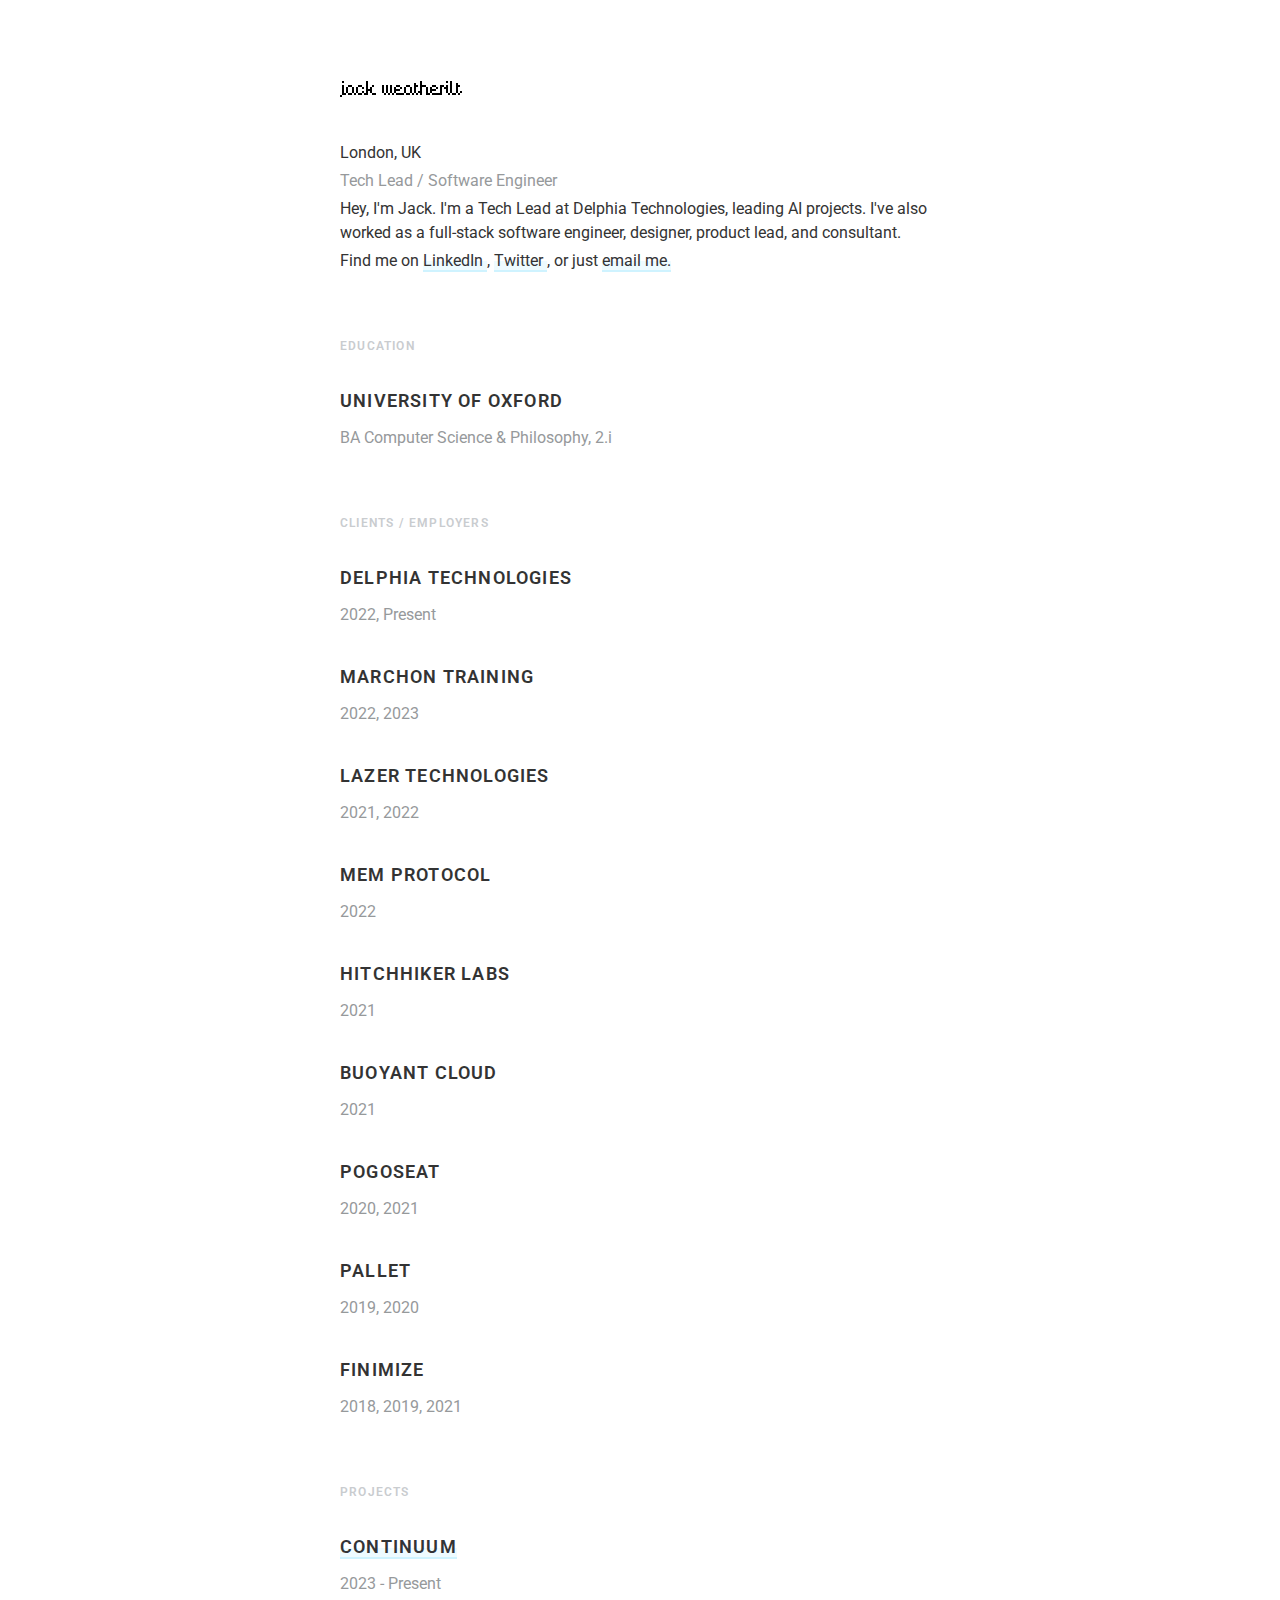
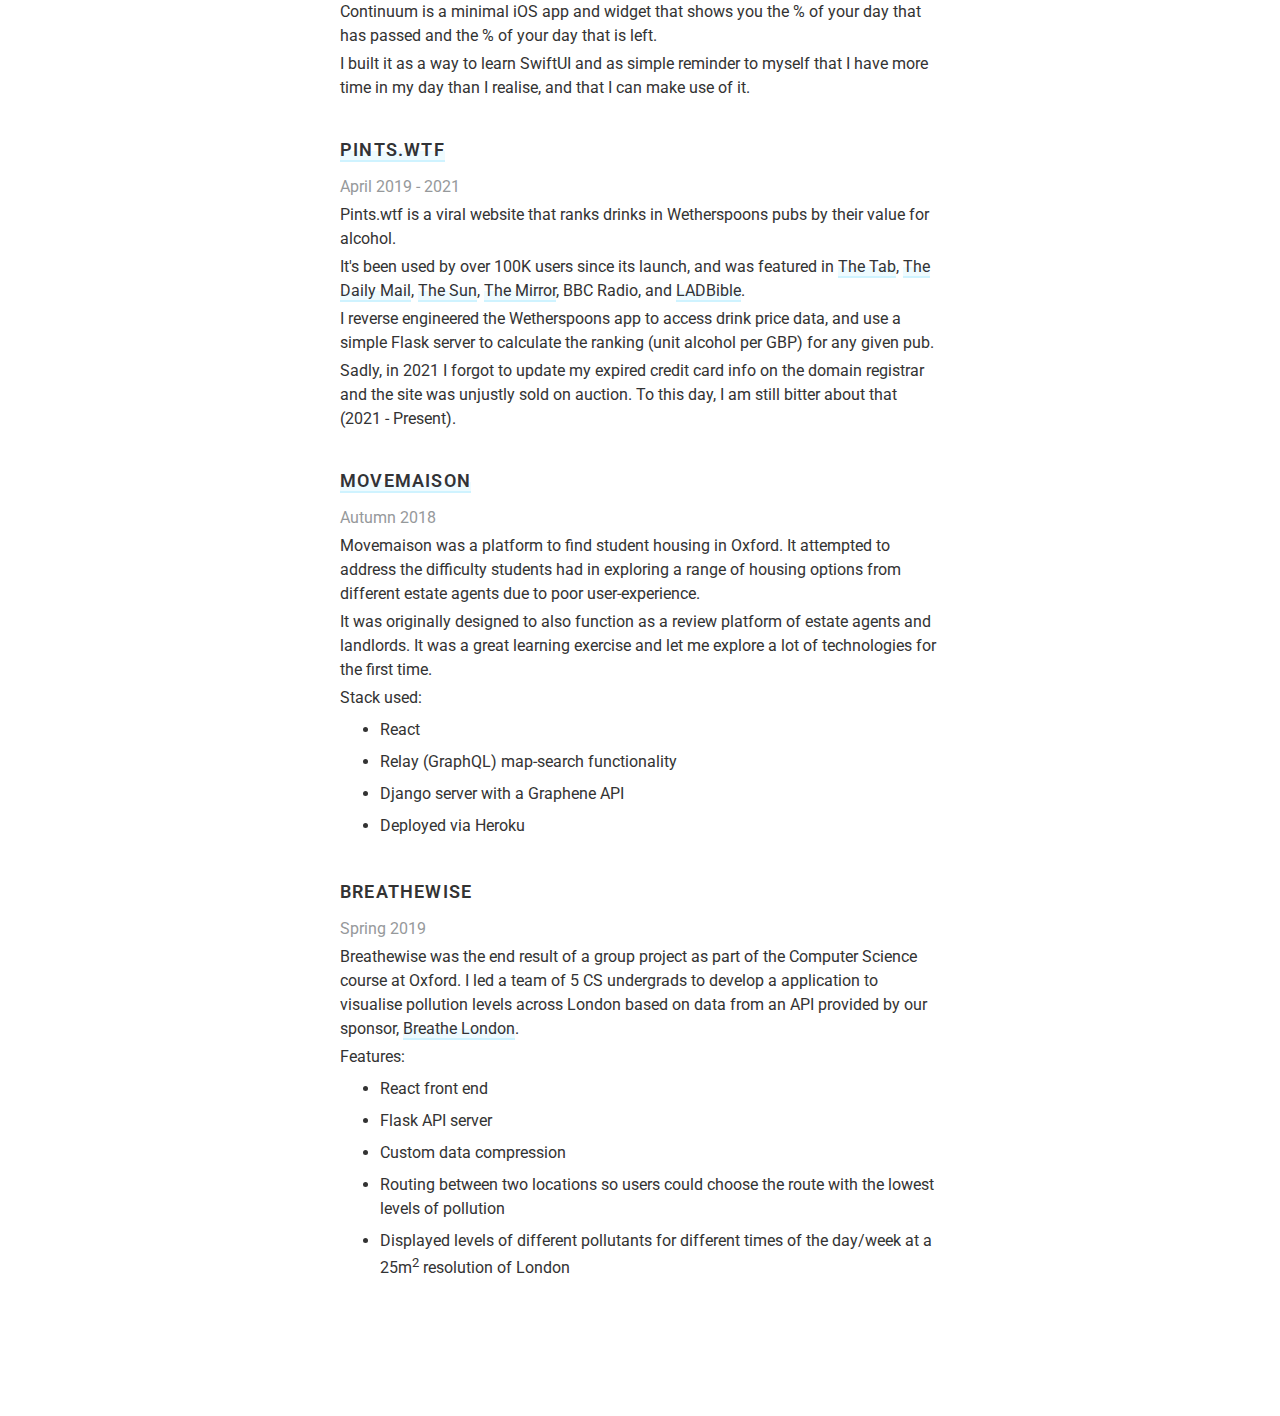
==== index.html @ f26329bd "Update job title." ====
<!DOCTYPE html>
<html>
  <meta charset="utf-8" />
  <meta http-equiv="x-ua-compatible" content="ie=edge" /><meta
    name="viewport"
    content="width=device-width, initial-scale=1, shrink-to-fit=no"
  />
  <head>
    <title>Jack Weatherilt | jackw.xyz</title>
  </head>
  <link
    href="https://fonts.googleapis.com/css?family=Roboto:400,700"
    rel="stylesheet"
  />

  <link rel="stylesheet" href="/styles.css" />

  <body>
    <div class="container">
      <h1>
        <img src="name.png" height="16px" alt="jack weatherilt" />
      </h1>
      <p>London, UK</p>
      <p class="grey">Tech Lead / Software Engineer</p>
      <p>
        Hey, I'm Jack. I'm a Tech Lead at Delphia Technologies, leading AI
        projects. I've also worked as a full-stack software engineer, designer,
        product lead, and consultant.
      </p>
      <p>
        Find me on
        <a
          target="_blank"
          rel="noopener"
          href="https://www.linkedin.com/in/jack-weatherilt/"
        >
          LinkedIn
        </a>
        ,
        <a target="_blank" rel="noopener" href="http://twitter.com/jackw_xyz">
          Twitter
        </a>
        , or just
        <a
          target="_blank"
          rel="noopener"
          href="mailto:jackweatherilt+portfolio@outlook.com"
        >
          email me.
        </a>
      </p>
      <div class="section">
        <h2>Education</h2>
        <p>
          <span class="headline">University of Oxford</span>
        </p>
        <p>
          <span class="grey"> BA Computer Science & Philosophy, 2.i </span>
        </p>
      </div>
      <div class="section">
        <h2>Clients / Employers</h2>
        <p>
          <span class="headline">Delphia Technologies</span>
        </p>
        <p>
          <span class="grey">2022, Present</span>
        </p>
        <p>
          <span class="headline">Marchon Training</span>
        </p>
        <p>
          <span class="grey">2022, 2023</span>
        </p>
        <p>
          <span class="headline">Lazer Technologies</span>
        </p>
        <p>
          <span class="grey">2021, 2022</span>
        </p>
        <p>
          <span class="headline">Mem Protocol</span>
        </p>
        <p>
          <span class="grey">2022</span>
        </p>
        <p>
          <span class="headline">Hitchhiker Labs</span>
        </p>
        <p>
          <span class="grey">2021</span>
        </p>
        <p>
          <span class="headline">Buoyant Cloud</span>
        </p>
        <p>
          <span class="grey">2021</span>
        </p>
        <p>
          <span class="headline">Pogoseat</span>
        </p>
        <p>
          <span class="grey">2020, 2021</span>
        </p>
        <p>
          <span class="headline">Pallet</span>
        </p>
        <p>
          <span class="grey">2019, 2020</span>
        </p>
        <p>
          <span class="headline">Finimize</span>
        </p>
        <p>
          <span class="grey">2018, 2019, 2021</span>
        </p>
      </div>
      <div class="section">
        <h2>Projects</h2>
        <p>
          <span class="headline">
            <a
              target="_blank"
              rel="noopener"
              href="https://github.com/jckw/Continuum"
            >
              Continuum
            </a>
          </span>
        </p>
        <p>
          <span class="grey">2023 - Present</span>
        </p>
        <p>
          Continuum is a minimal iOS app and widget that shows you the % of your
          day that has passed and the % of your day that is left.
        </p>
        <p>
          I built it as a way to learn SwiftUI and as simple reminder to myself
          that I have more time in my day than I realise, and that I can make
          use of it.
        </p>
        <p>
          <span class="headline">
            <a target="_blank" rel="noopener" href="https://www.pints.wtf/">
              pints.wtf
            </a>
          </span>
        </p>
        <p>
          <span class="grey">April 2019 - 2021</span>
        </p>
        <p>
          Pints.wtf is a viral website that ranks drinks in Wetherspoons pubs by
          their value for alcohol.
        </p>
        <p>
          It's been used by over 100K users since its launch, and was featured
          in
          <a
            href="https://thetab.com/uk/2019/05/24/i-made-it-my-mission-to-rank-every-spoons-drink-by-value-for-alcohol-102051"
            rel="noopener"
            href="https://movemaison.com/"
            >The Tab</a
          >,
          <a
            href="https://www.dailymail.co.uk/news/article-7082519/Oxford-student-hailed-making-app-ranks-Wetherspoons-drinks.html"
            rel="noopener"
            href="https://movemaison.com/"
            >The Daily Mail</a
          >, <a href="">The Sun</a>,
          <a
            href="https://www.mirror.co.uk/news/uk-news/thrifty-student-ranks-370-wetherspoons-16219486"
            rel="noopener"
            href="https://movemaison.com/"
            >The Mirror</a
          >, BBC Radio, and
          <a
            href="https://www.ladbible.com/news/uk-this-website-shows-you-the-cheapest-way-to-get-drunk-at-weatherpoon-20190526"
            rel="noopener"
            href="https://movemaison.com/"
            >LADBible</a
          >.
        </p>
        <p>
          I reverse engineered the Wetherspoons app to access drink price data,
          and use a simple Flask server to calculate the ranking (unit alcohol
          per GBP) for any given pub.
        </p>
        <p>
          Sadly, in 2021 I forgot to update my expired credit card info on the
          domain registrar and the site was unjustly sold on auction. To this
          day, I am still bitter about that (2021 - Present).
        </p>
        <p>
          <span class="headline">
            <a target="_blank" rel="noopener" href="https://movemaison.com/">
              Movemaison
            </a>
          </span>
        </p>
        <p>
          <span class="grey">Autumn 2018</span>
        </p>
        <p>
          Movemaison was a platform to find student housing in Oxford. It
          attempted to address the difficulty students had in exploring a range
          of housing options from different estate agents due to poor
          user-experience.
        </p>
        <p>
          It was originally designed to also function as a review platform of
          estate agents and landlords. It was a great learning exercise and let
          me explore a lot of technologies for the first time.
        </p>
        <p>Stack used:</p>
        <ul>
          <li>React</li>
          <li>Relay (GraphQL) map-search functionality</li>
          <li>Django server with a Graphene API</li>
          <li>Deployed via Heroku</li>
        </ul>
        <p>
          <span class="headline">Breathewise</span>
        </p>
        <p>
          <span class="grey">Spring 2019</span>
        </p>
        <p>
          Breathewise was the end result of a group project as part of the
          Computer Science course at Oxford. I led a team of 5 CS undergrads to
          develop a application to visualise pollution levels across London
          based on data from an API provided by our sponsor,
          <a target="_blank" rel="noopener" href="https://movemaison.com/"
            >Breathe London</a
          >.
        </p>
        <p>Features:</p>
        <ul>
          <li>React front end</li>
          <li>Flask API server</li>
          <li>Custom data compression</li>
          <li>
            Routing between two locations so users could choose the route with
            the lowest levels of pollution
          </li>
          <li>
            Displayed levels of different pollutants for different times of the
            day/week at a 25m<sup>2</sup>
            resolution of London
          </li>
        </ul>
      </div>
    </div>
  </body>
</html>
---- styles.css ----
html,
body,
div,
span,
applet,
object,
iframe,
h1,
h2,
h3,
h4,
h5,
h6,
p,
blockquote,
pre,
a,
abbr,
acronym,
address,
big,
cite,
code,
del,
dfn,
em,
img,
ins,
kbd,
q,
s,
samp,
small,
strike,
strong,
sub,
tt,
var,
b,
u,
i,
center,
dl,
dt,
dd,
ol,
ul,
li,
fieldset,
form,
label,
legend,
table,
caption,
tbody,
tfoot,
thead,
tr,
th,
td,
article,
aside,
canvas,
details,
embed,
figure,
figcaption,
footer,
header,
hgroup,
menu,
nav,
output,
ruby,
section,
summary,
time,
mark,
audio,
video {
  margin: 0;
  padding: 0;
  border: 0;
  font-size: 100%;
  font: inherit;
  vertical-align: baseline;
}
img {
  image-rendering: pixelated;
}
/* HTML5 display-role reset for older browsers */
article,
aside,
details,
figcaption,
figure,
footer,
header,
hgroup,
menu,
nav,
section {
  display: block;
}
body {
  line-height: 1.5;
}
ol,
ul {
  list-style: none;
}
blockquote,
q {
  quotes: none;
}
blockquote:before,
blockquote:after,
q:before,
q:after {
  content: "";
  content: none;
}
table {
  border-collapse: collapse;
  border-spacing: 0;
}
html,
button,
input,
textarea {
  -webkit-font-smoothing: antialiased;
  -moz-osx-font-smoothing: grayscale;
  font-family: -apple-system, BlinkMacSystemFont, "Segoe UI", Ubuntu, Cantarell,
    Roboto, Helvetica, Arial, Noto Sans, sans-serif, "Apple Color Emoji",
    "Segoe UI Emoji", "Segoe UI Symbol", "Noto Color Emoji";
}

b {
  font-weight: 700;
}

/** Custom styles **/

.container {
  margin: 0 auto;
  padding: 4rem 2rem 8rem 2rem;
  max-width: 600px;
  color: #333333;
}

h1 {
  font-size: 30px;
  font-weight: 600;
  margin-bottom: 2rem;
  letter-spacing: -0.5px;
}

h2 {
  margin-top: 4rem;
  font-size: 12px;
  font-weight: 600;
  color: #c9cccf;
  text-transform: uppercase;
  letter-spacing: 1.2px;
}

p {
  margin-bottom: 0.25rem;
}

a {
  transition: box-shadow 160ms ease 0s;
  box-shadow: rgb(238, 251, 255) 0px -9px 0px inset;
  border-bottom: 2px solid rgb(207, 243, 255);
  text-decoration: none;
  color: #323336;
}
a:hover {
  box-shadow: rgb(207, 243, 255) 0px -1.2em 0px inset;
}

.section ul {
  margin-top: 0.5rem;
  margin-left: 2.5rem;
  list-style: disc;
}

.section li {
  margin-bottom: 0.5rem;
}

.grey {
  color: #96999b;
}

.headline {
  display: block;
  text-transform: uppercase;
  font-weight: 600;
  font-size: 18px;
  letter-spacing: 1.2px;
  padding-top: 2rem;
  padding-bottom: 0.5rem;
}

.skills ul {
  display: flex;
  flex-wrap: wrap;
  margin-top: 2rem;
}

.skills li {
  margin-bottom: 1rem;
  margin-right: 0.5rem;
  padding: 0.25rem 1rem;
  background-color: #f1f5f7;
  white-space: nowrap;
}
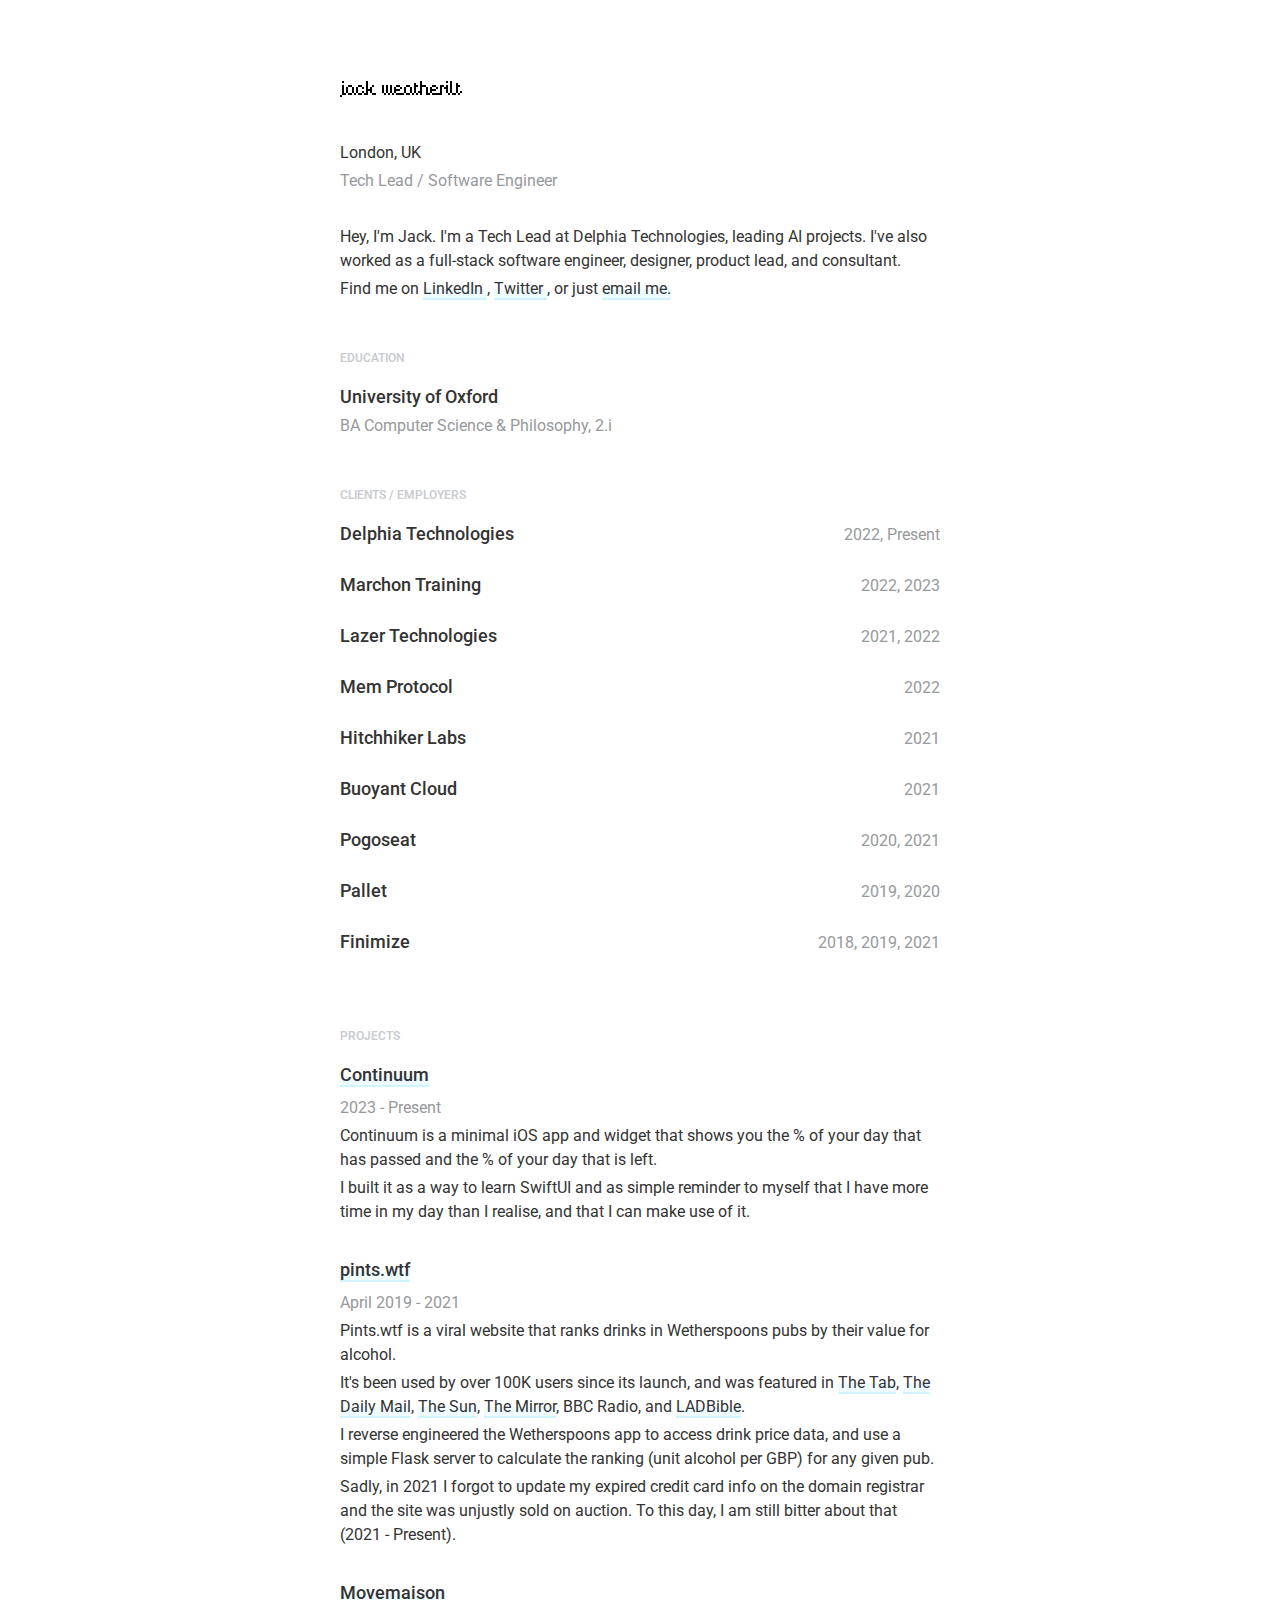
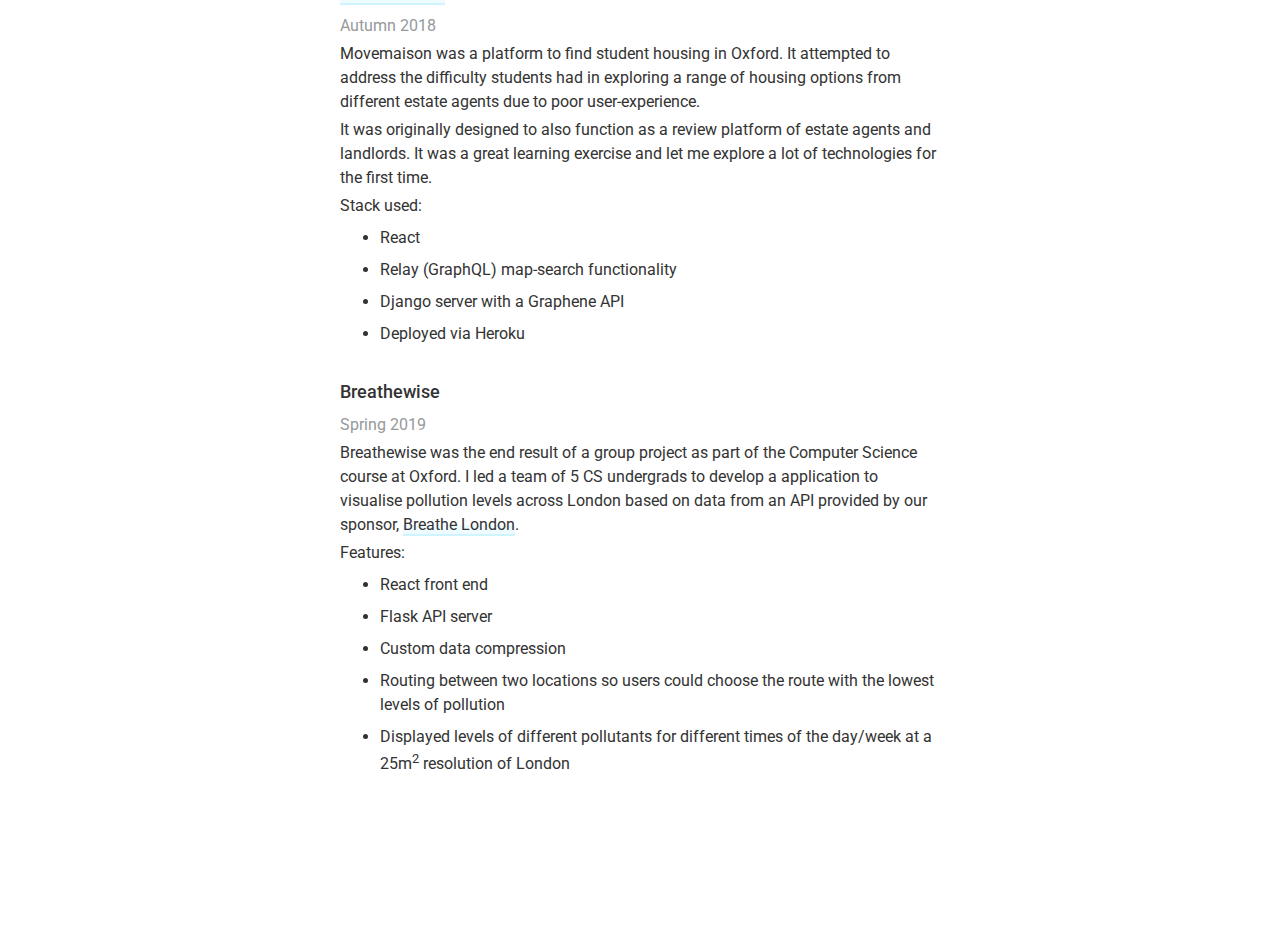
==== commit ee3c38ec: "Update to simpler style." ====
--- a/index.html
+++ b/index.html
@@ -22,33 +22,35 @@
       </h1>
       <p>London, UK</p>
       <p class="grey">Tech Lead / Software Engineer</p>
-      <p>
-        Hey, I'm Jack. I'm a Tech Lead at Delphia Technologies, leading AI
-        projects. I've also worked as a full-stack software engineer, designer,
-        product lead, and consultant.
-      </p>
-      <p>
-        Find me on
-        <a
-          target="_blank"
-          rel="noopener"
-          href="https://www.linkedin.com/in/jack-weatherilt/"
-        >
-          LinkedIn
-        </a>
-        ,
-        <a target="_blank" rel="noopener" href="http://twitter.com/jackw_xyz">
-          Twitter
-        </a>
-        , or just
-        <a
-          target="_blank"
-          rel="noopener"
-          href="mailto:jackweatherilt+portfolio@outlook.com"
-        >
-          email me.
-        </a>
-      </p>
+      <div class="message">
+        <p>
+          Hey, I'm Jack. I'm a Tech Lead at Delphia Technologies, leading AI
+          projects. I've also worked as a full-stack software engineer,
+          designer, product lead, and consultant.
+        </p>
+        <p>
+          Find me on
+          <a
+            target="_blank"
+            rel="noopener"
+            href="https://www.linkedin.com/in/jack-weatherilt/"
+          >
+            LinkedIn
+          </a>
+          ,
+          <a target="_blank" rel="noopener" href="http://twitter.com/jackw_xyz">
+            Twitter
+          </a>
+          , or just
+          <a
+            target="_blank"
+            rel="noopener"
+            href="mailto:jackweatherilt+portfolio@outlook.com"
+          >
+            email me.
+          </a>
+        </p>
+      </div>
       <div class="section">
         <h2>Education</h2>
         <p>
@@ -60,196 +62,186 @@
       </div>
       <div class="section">
         <h2>Clients / Employers</h2>
-        <p>
+        <div class="experience">
           <span class="headline">Delphia Technologies</span>
-        </p>
-        <p>
           <span class="grey">2022, Present</span>
-        </p>
-        <p>
+        </div>
+        <div class="experience">
           <span class="headline">Marchon Training</span>
-        </p>
-        <p>
           <span class="grey">2022, 2023</span>
-        </p>
-        <p>
+        </div>
+        <div class="experience">
           <span class="headline">Lazer Technologies</span>
-        </p>
-        <p>
           <span class="grey">2021, 2022</span>
-        </p>
-        <p>
+        </div>
+        <div class="experience">
           <span class="headline">Mem Protocol</span>
-        </p>
-        <p>
           <span class="grey">2022</span>
-        </p>
-        <p>
+        </div>
+        <div class="experience">
           <span class="headline">Hitchhiker Labs</span>
-        </p>
-        <p>
           <span class="grey">2021</span>
-        </p>
-        <p>
+        </div>
+        <div class="experience">
           <span class="headline">Buoyant Cloud</span>
-        </p>
-        <p>
           <span class="grey">2021</span>
-        </p>
-        <p>
+        </div>
+        <div class="experience">
           <span class="headline">Pogoseat</span>
-        </p>
-        <p>
           <span class="grey">2020, 2021</span>
-        </p>
-        <p>
+        </div>
+        <div class="experience">
           <span class="headline">Pallet</span>
-        </p>
-        <p>
           <span class="grey">2019, 2020</span>
-        </p>
-        <p>
+        </div>
+        <div class="experience">
           <span class="headline">Finimize</span>
-        </p>
-        <p>
           <span class="grey">2018, 2019, 2021</span>
-        </p>
+        </div>
       </div>
       <div class="section">
         <h2>Projects</h2>
-        <p>
-          <span class="headline">
-            <a
-              target="_blank"
-              rel="noopener"
-              href="https://github.com/jckw/Continuum"
-            >
-              Continuum
-            </a>
-          </span>
-        </p>
-        <p>
-          <span class="grey">2023 - Present</span>
-        </p>
-        <p>
-          Continuum is a minimal iOS app and widget that shows you the % of your
-          day that has passed and the % of your day that is left.
-        </p>
-        <p>
-          I built it as a way to learn SwiftUI and as simple reminder to myself
-          that I have more time in my day than I realise, and that I can make
-          use of it.
-        </p>
-        <p>
-          <span class="headline">
-            <a target="_blank" rel="noopener" href="https://www.pints.wtf/">
-              pints.wtf
-            </a>
-          </span>
-        </p>
-        <p>
-          <span class="grey">April 2019 - 2021</span>
-        </p>
-        <p>
-          Pints.wtf is a viral website that ranks drinks in Wetherspoons pubs by
-          their value for alcohol.
-        </p>
-        <p>
-          It's been used by over 100K users since its launch, and was featured
-          in
-          <a
-            href="https://thetab.com/uk/2019/05/24/i-made-it-my-mission-to-rank-every-spoons-drink-by-value-for-alcohol-102051"
-            rel="noopener"
-            href="https://movemaison.com/"
-            >The Tab</a
-          >,
-          <a
-            href="https://www.dailymail.co.uk/news/article-7082519/Oxford-student-hailed-making-app-ranks-Wetherspoons-drinks.html"
-            rel="noopener"
-            href="https://movemaison.com/"
-            >The Daily Mail</a
-          >, <a href="">The Sun</a>,
-          <a
-            href="https://www.mirror.co.uk/news/uk-news/thrifty-student-ranks-370-wetherspoons-16219486"
-            rel="noopener"
-            href="https://movemaison.com/"
-            >The Mirror</a
-          >, BBC Radio, and
-          <a
-            href="https://www.ladbible.com/news/uk-this-website-shows-you-the-cheapest-way-to-get-drunk-at-weatherpoon-20190526"
-            rel="noopener"
-            href="https://movemaison.com/"
-            >LADBible</a
-          >.
-        </p>
-        <p>
-          I reverse engineered the Wetherspoons app to access drink price data,
-          and use a simple Flask server to calculate the ranking (unit alcohol
-          per GBP) for any given pub.
-        </p>
-        <p>
-          Sadly, in 2021 I forgot to update my expired credit card info on the
-          domain registrar and the site was unjustly sold on auction. To this
-          day, I am still bitter about that (2021 - Present).
-        </p>
-        <p>
-          <span class="headline">
-            <a target="_blank" rel="noopener" href="https://movemaison.com/">
-              Movemaison
-            </a>
-          </span>
-        </p>
-        <p>
-          <span class="grey">Autumn 2018</span>
-        </p>
-        <p>
-          Movemaison was a platform to find student housing in Oxford. It
-          attempted to address the difficulty students had in exploring a range
-          of housing options from different estate agents due to poor
-          user-experience.
-        </p>
-        <p>
-          It was originally designed to also function as a review platform of
-          estate agents and landlords. It was a great learning exercise and let
-          me explore a lot of technologies for the first time.
-        </p>
-        <p>Stack used:</p>
-        <ul>
-          <li>React</li>
-          <li>Relay (GraphQL) map-search functionality</li>
-          <li>Django server with a Graphene API</li>
-          <li>Deployed via Heroku</li>
-        </ul>
-        <p>
-          <span class="headline">Breathewise</span>
-        </p>
-        <p>
-          <span class="grey">Spring 2019</span>
-        </p>
-        <p>
-          Breathewise was the end result of a group project as part of the
-          Computer Science course at Oxford. I led a team of 5 CS undergrads to
-          develop a application to visualise pollution levels across London
-          based on data from an API provided by our sponsor,
-          <a target="_blank" rel="noopener" href="https://movemaison.com/"
-            >Breathe London</a
-          >.
-        </p>
-        <p>Features:</p>
-        <ul>
-          <li>React front end</li>
-          <li>Flask API server</li>
-          <li>Custom data compression</li>
-          <li>
-            Routing between two locations so users could choose the route with
-            the lowest levels of pollution
-          </li>
-          <li>
-            Displayed levels of different pollutants for different times of the
-            day/week at a 25m<sup>2</sup>
-            resolution of London
-          </li>
-        </ul>
+        <div class="project">
+          <p>
+            <span class="headline">
+              <a
+                target="_blank"
+                rel="noopener"
+                href="https://github.com/jckw/Continuum"
+              >
+                Continuum
+              </a>
+            </span>
+          </p>
+          <p>
+            <span class="grey">2023 - Present</span>
+          </p>
+          <p>
+            Continuum is a minimal iOS app and widget that shows you the % of
+            your day that has passed and the % of your day that is left.
+          </p>
+          <p>
+            I built it as a way to learn SwiftUI and as simple reminder to
+            myself that I have more time in my day than I realise, and that I
+            can make use of it.
+          </p>
+        </div>
+        <div class="project">
+          <p>
+            <span class="headline">
+              <a target="_blank" rel="noopener" href="https://www.pints.wtf/">
+                pints.wtf
+              </a>
+            </span>
+          </p>
+          <p>
+            <span class="grey">April 2019 - 2021</span>
+          </p>
+          <p>
+            Pints.wtf is a viral website that ranks drinks in Wetherspoons pubs
+            by their value for alcohol.
+          </p>
+          <p>
+            It's been used by over 100K users since its launch, and was featured
+            in
+            <a
+              href="https://thetab.com/uk/2019/05/24/i-made-it-my-mission-to-rank-every-spoons-drink-by-value-for-alcohol-102051"
+              rel="noopener"
+              href="https://movemaison.com/"
+              >The Tab</a
+            >,
+            <a
+              href="https://www.dailymail.co.uk/news/article-7082519/Oxford-student-hailed-making-app-ranks-Wetherspoons-drinks.html"
+              rel="noopener"
+              href="https://movemaison.com/"
+              >The Daily Mail</a
+            >, <a href="">The Sun</a>,
+            <a
+              href="https://www.mirror.co.uk/news/uk-news/thrifty-student-ranks-370-wetherspoons-16219486"
+              rel="noopener"
+              href="https://movemaison.com/"
+              >The Mirror</a
+            >, BBC Radio, and
+            <a
+              href="https://www.ladbible.com/news/uk-this-website-shows-you-the-cheapest-way-to-get-drunk-at-weatherpoon-20190526"
+              rel="noopener"
+              href="https://movemaison.com/"
+              >LADBible</a
+            >.
+          </p>
+          <p>
+            I reverse engineered the Wetherspoons app to access drink price
+            data, and use a simple Flask server to calculate the ranking (unit
+            alcohol per GBP) for any given pub.
+          </p>
+          <p>
+            Sadly, in 2021 I forgot to update my expired credit card info on the
+            domain registrar and the site was unjustly sold on auction. To this
+            day, I am still bitter about that (2021 - Present).
+          </p>
+        </div>
+        <div class="project">
+          <p>
+            <span class="headline">
+              <a target="_blank" rel="noopener" href="https://movemaison.com/">
+                Movemaison
+              </a>
+            </span>
+          </p>
+          <p>
+            <span class="grey">Autumn 2018</span>
+          </p>
+          <p>
+            Movemaison was a platform to find student housing in Oxford. It
+            attempted to address the difficulty students had in exploring a
+            range of housing options from different estate agents due to poor
+            user-experience.
+          </p>
+          <p>
+            It was originally designed to also function as a review platform of
+            estate agents and landlords. It was a great learning exercise and
+            let me explore a lot of technologies for the first time.
+          </p>
+          <p>Stack used:</p>
+          <ul>
+            <li>React</li>
+            <li>Relay (GraphQL) map-search functionality</li>
+            <li>Django server with a Graphene API</li>
+            <li>Deployed via Heroku</li>
+          </ul>
+        </div>
+        <div class="project">
+          <p>
+            <span class="headline">Breathewise</span>
+          </p>
+          <p>
+            <span class="grey">Spring 2019</span>
+          </p>
+          <p>
+            Breathewise was the end result of a group project as part of the
+            Computer Science course at Oxford. I led a team of 5 CS undergrads
+            to develop a application to visualise pollution levels across London
+            based on data from an API provided by our sponsor,
+            <a target="_blank" rel="noopener" href="https://movemaison.com/"
+              >Breathe London</a
+            >.
+          </p>
+          <p>Features:</p>
+          <ul>
+            <li>React front end</li>
+            <li>Flask API server</li>
+            <li>Custom data compression</li>
+            <li>
+              Routing between two locations so users could choose the route with
+              the lowest levels of pollution
+            </li>
+            <li>
+              Displayed levels of different pollutants for different times of
+              the day/week at a 25m<sup>2</sup>
+              resolution of London
+            </li>
+          </ul>
+        </div>
       </div>
     </div>
   </body>
--- a/styles.css
+++ b/styles.css
@@ -152,16 +152,15 @@
   font-size: 30px;
   font-weight: 600;
   margin-bottom: 2rem;
-  letter-spacing: -0.5px;
 }
 
 h2 {
-  margin-top: 4rem;
+  margin-top: 3rem;
+  margin-bottom: 1rem;
   font-size: 12px;
   font-weight: 600;
   color: #c9cccf;
   text-transform: uppercase;
-  letter-spacing: 1.2px;
 }
 
 p {
@@ -193,14 +192,22 @@
   color: #96999b;
 }
 
+.experience {
+  display: flex;
+  justify-content: space-between;
+  align-items: baseline;
+  gap: 1rem;
+  padding-bottom: 1.5rem;
+}
+
 .headline {
   display: block;
-  text-transform: uppercase;
-  font-weight: 600;
+  font-weight: 500;
   font-size: 18px;
-  letter-spacing: 1.2px;
-  padding-top: 2rem;
-  padding-bottom: 0.5rem;
+}
+
+.experience span:nth-child(2) {
+  text-align: right;
 }
 
 .skills ul {
@@ -216,3 +223,15 @@
   background-color: #f1f5f7;
   white-space: nowrap;
 }
+
+.project {
+  margin: 0 0 2rem;
+}
+
+.project .headline {
+  margin-bottom: 0.5rem;
+}
+
+.message {
+  margin: 2rem 0;
+}
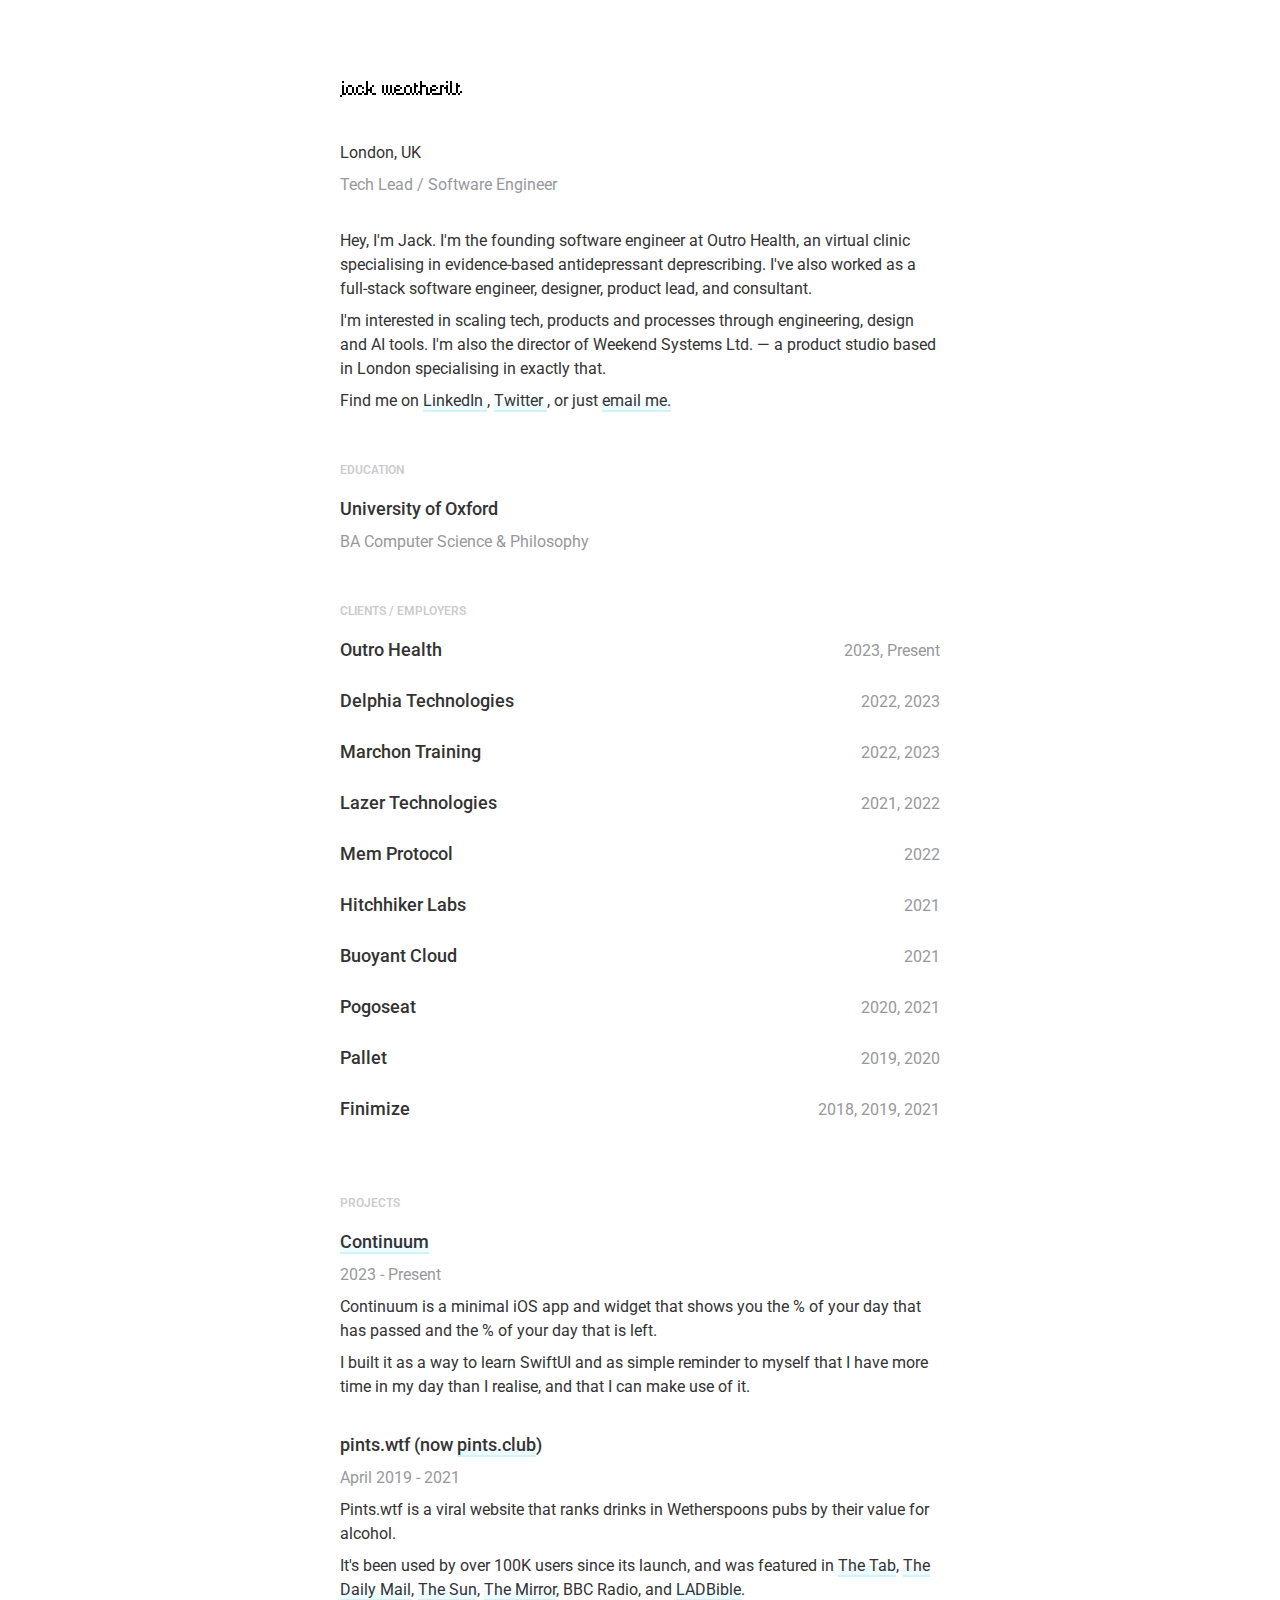
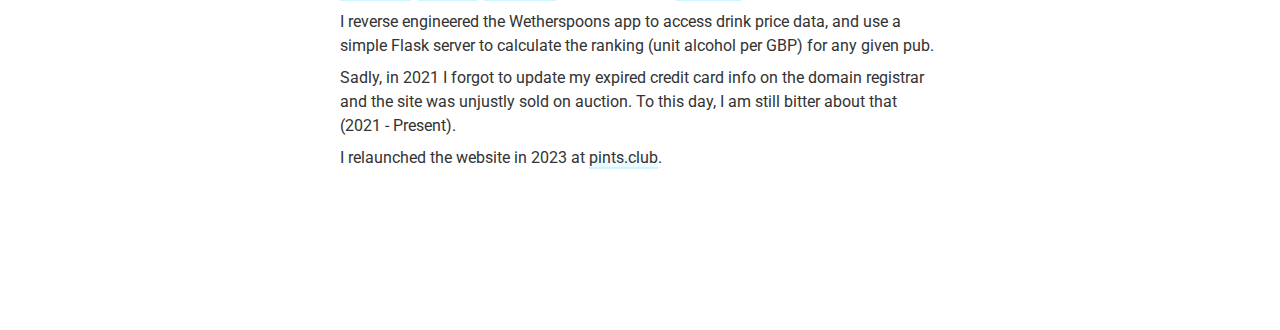
==== commit 6b4cc9b1: "Simplify and update content." ====
--- a/index.html
+++ b/index.html
@@ -24,9 +24,16 @@
       <p class="grey">Tech Lead / Software Engineer</p>
       <div class="message">
         <p>
-          Hey, I'm Jack. I'm a Tech Lead at Delphia Technologies, leading AI
-          projects. I've also worked as a full-stack software engineer,
+          Hey, I'm Jack. I'm the founding software engineer at Outro Health, an
+          virtual clinic specialising in evidence-based antidepressant
+          deprescribing. I've also worked as a full-stack software engineer,
           designer, product lead, and consultant.
+        </p>
+        <p>
+          I'm interested in scaling tech, products and processes through
+          engineering, design and AI tools. I'm also the director of Weekend
+          Systems Ltd. — a product studio based in London specialising in
+          exactly that.
         </p>
         <p>
           Find me on
@@ -57,14 +64,18 @@
           <span class="headline">University of Oxford</span>
         </p>
         <p>
-          <span class="grey"> BA Computer Science & Philosophy, 2.i </span>
+          <span class="grey"> BA Computer Science & Philosophy</span>
         </p>
       </div>
       <div class="section">
         <h2>Clients / Employers</h2>
         <div class="experience">
+          <span class="headline">Outro Health</span>
+          <span class="grey">2023, Present</span>
+        </div>
+        <div class="experience">
           <span class="headline">Delphia Technologies</span>
-          <span class="grey">2022, Present</span>
+          <span class="grey">2022, 2023</span>
         </div>
         <div class="experience">
           <span class="headline">Marchon Training</span>
@@ -129,9 +140,10 @@
         <div class="project">
           <p>
             <span class="headline">
-              <a target="_blank" rel="noopener" href="https://www.pints.wtf/">
-                pints.wtf
-              </a>
+              pints.wtf (now
+              <a target="_blank" rel="noopener" href="https://www.pints.club/">
+                pints.club</a
+              >)
             </span>
           </p>
           <p>
@@ -179,68 +191,12 @@
             domain registrar and the site was unjustly sold on auction. To this
             day, I am still bitter about that (2021 - Present).
           </p>
-        </div>
-        <div class="project">
-          <p>
-            <span class="headline">
-              <a target="_blank" rel="noopener" href="https://movemaison.com/">
-                Movemaison
-              </a>
-            </span>
-          </p>
-          <p>
-            <span class="grey">Autumn 2018</span>
-          </p>
-          <p>
-            Movemaison was a platform to find student housing in Oxford. It
-            attempted to address the difficulty students had in exploring a
-            range of housing options from different estate agents due to poor
-            user-experience.
-          </p>
-          <p>
-            It was originally designed to also function as a review platform of
-            estate agents and landlords. It was a great learning exercise and
-            let me explore a lot of technologies for the first time.
-          </p>
-          <p>Stack used:</p>
-          <ul>
-            <li>React</li>
-            <li>Relay (GraphQL) map-search functionality</li>
-            <li>Django server with a Graphene API</li>
-            <li>Deployed via Heroku</li>
-          </ul>
-        </div>
-        <div class="project">
-          <p>
-            <span class="headline">Breathewise</span>
-          </p>
-          <p>
-            <span class="grey">Spring 2019</span>
-          </p>
-          <p>
-            Breathewise was the end result of a group project as part of the
-            Computer Science course at Oxford. I led a team of 5 CS undergrads
-            to develop a application to visualise pollution levels across London
-            based on data from an API provided by our sponsor,
-            <a target="_blank" rel="noopener" href="https://movemaison.com/"
-              >Breathe London</a
+          <p>
+            I relaunched the website in 2023 at
+            <a target="_blank" rel="noopener" href="https://www.pints.club/">
+              pints.club</a
             >.
           </p>
-          <p>Features:</p>
-          <ul>
-            <li>React front end</li>
-            <li>Flask API server</li>
-            <li>Custom data compression</li>
-            <li>
-              Routing between two locations so users could choose the route with
-              the lowest levels of pollution
-            </li>
-            <li>
-              Displayed levels of different pollutants for different times of
-              the day/week at a 25m<sup>2</sup>
-              resolution of London
-            </li>
-          </ul>
         </div>
       </div>
     </div>
--- a/styles.css
+++ b/styles.css
@@ -163,10 +163,6 @@
   text-transform: uppercase;
 }
 
-p {
-  margin-bottom: 0.25rem;
-}
-
 a {
   transition: box-shadow 160ms ease 0s;
   box-shadow: rgb(238, 251, 255) 0px -9px 0px inset;
@@ -235,3 +231,7 @@
 .message {
   margin: 2rem 0;
 }
+
+p {
+  margin-bottom: 0.5rem;
+}
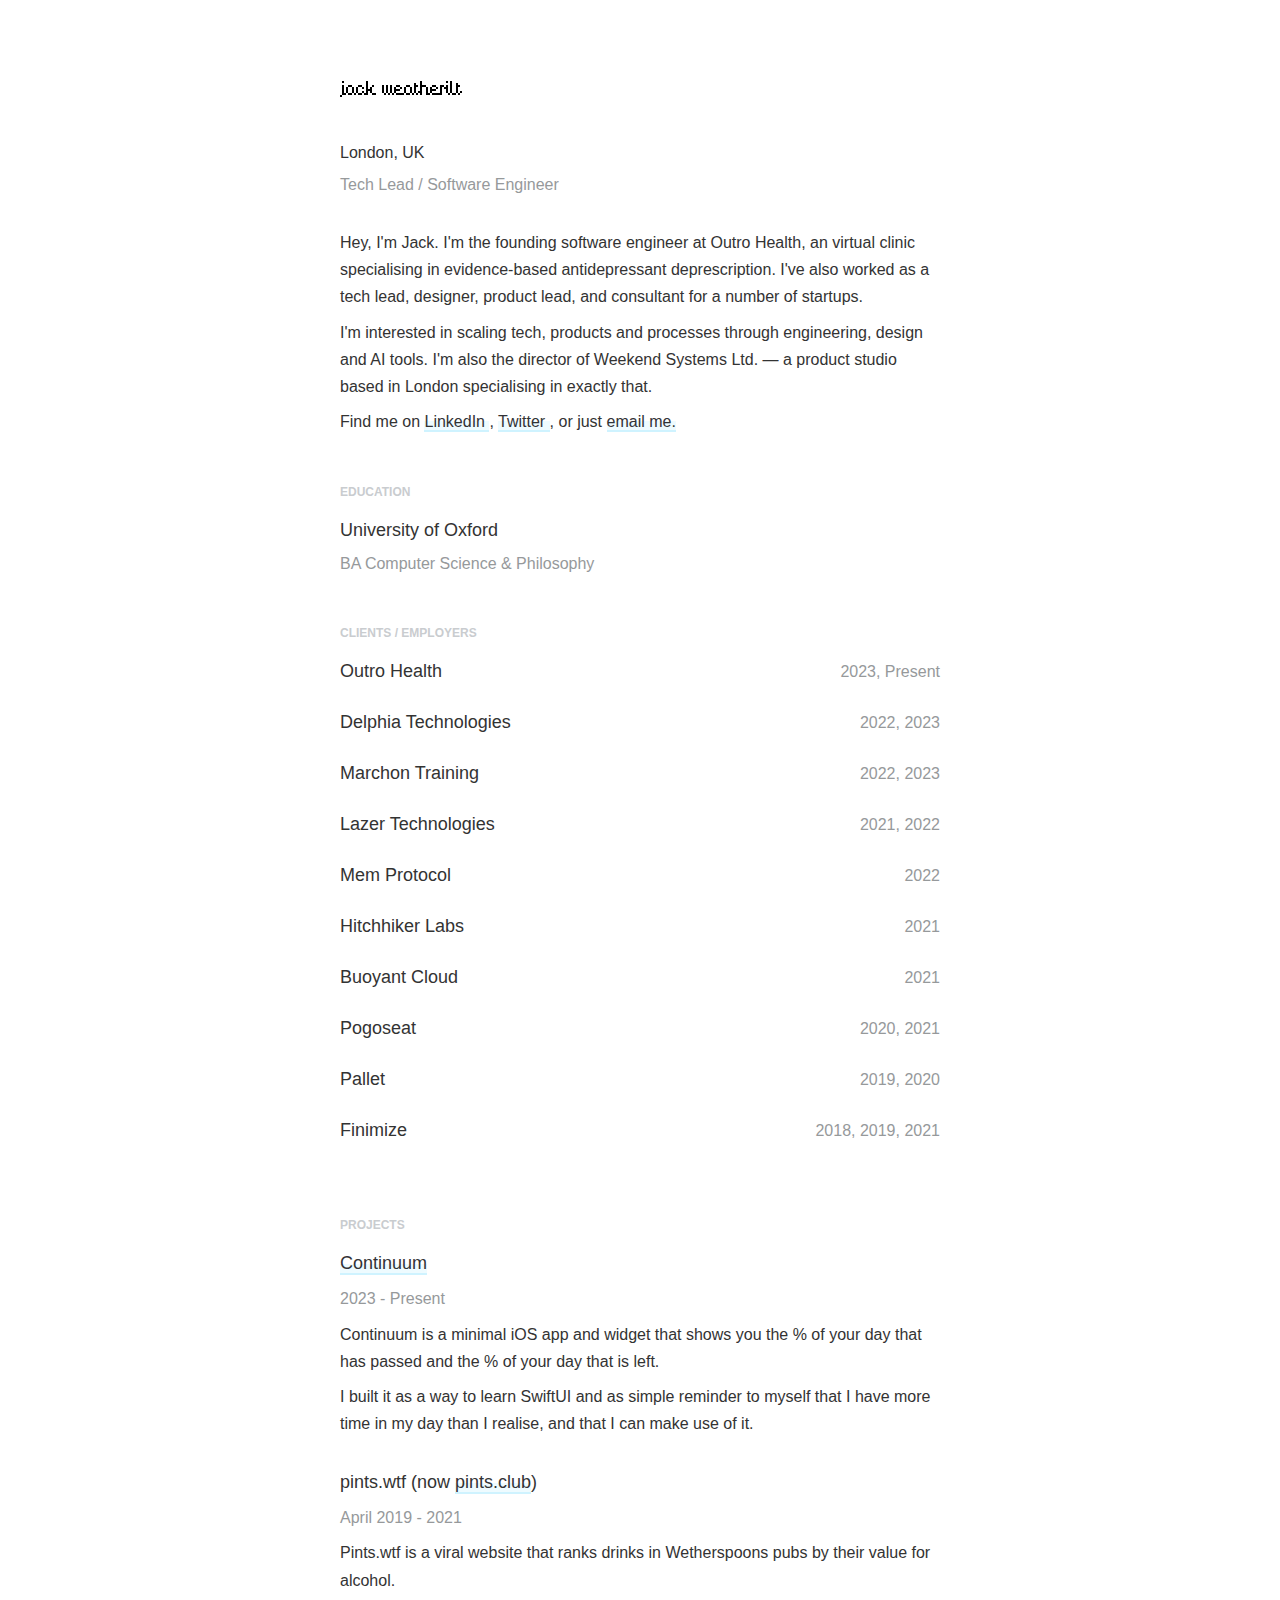
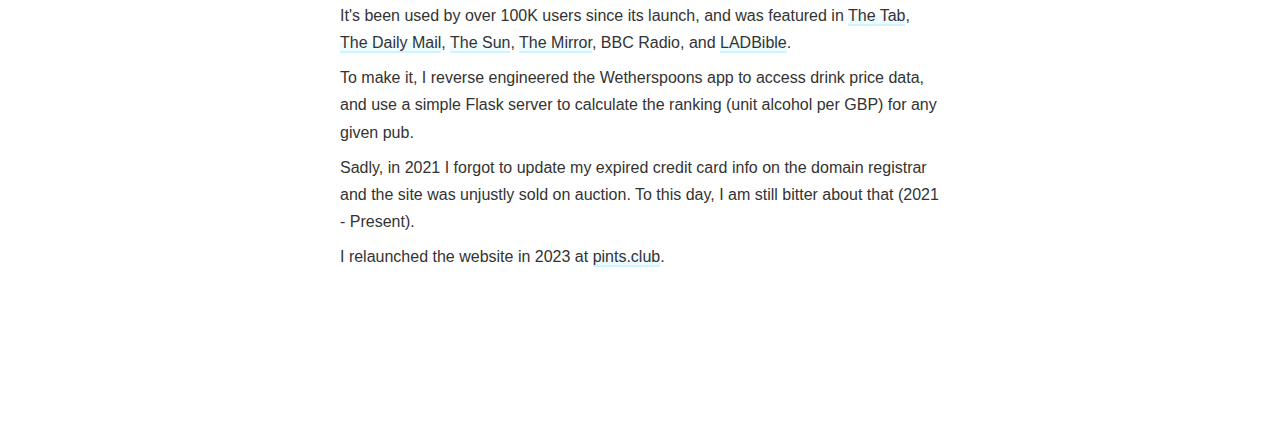
==== commit 7e67ff32: "Tweaks." ====
--- a/index.html
+++ b/index.html
@@ -1,19 +1,22 @@
 <!DOCTYPE html>
 <html>
-  <meta charset="utf-8" />
-  <meta http-equiv="x-ua-compatible" content="ie=edge" /><meta
-    name="viewport"
-    content="width=device-width, initial-scale=1, shrink-to-fit=no"
-  />
   <head>
+    <meta charset="utf-8" />
+    <meta http-equiv="x-ua-compatible" content="ie=edge" />
+    <meta
+      name="viewport"
+      content="width=device-width, initial-scale=1, shrink-to-fit=no"
+    />
+    <script
+      defer
+      data-domain="jackw.xyz"
+      src="https://plausible.io/js/script.js"
+    ></script>
+
     <title>Jack Weatherilt | jackw.xyz</title>
+
+    <link rel="stylesheet" href="/styles.css" />
   </head>
-  <link
-    href="https://fonts.googleapis.com/css?family=Roboto:400,700"
-    rel="stylesheet"
-  />
-
-  <link rel="stylesheet" href="/styles.css" />
 
   <body>
     <div class="container">
@@ -26,8 +29,8 @@
         <p>
           Hey, I'm Jack. I'm the founding software engineer at Outro Health, an
           virtual clinic specialising in evidence-based antidepressant
-          deprescribing. I've also worked as a full-stack software engineer,
-          designer, product lead, and consultant.
+          deprescription. I've also worked as a tech lead, designer, product
+          lead, and consultant for a number of startups.
         </p>
         <p>
           I'm interested in scaling tech, products and processes through
@@ -113,17 +116,15 @@
       <div class="section">
         <h2>Projects</h2>
         <div class="project">
-          <p>
-            <span class="headline">
-              <a
-                target="_blank"
-                rel="noopener"
-                href="https://github.com/jckw/Continuum"
-              >
-                Continuum
-              </a>
-            </span>
-          </p>
+          <h3 class="headline">
+            <a
+              target="_blank"
+              rel="noopener"
+              href="https://github.com/jckw/Continuum"
+            >
+              Continuum
+            </a>
+          </h3>
           <p>
             <span class="grey">2023 - Present</span>
           </p>
@@ -138,14 +139,12 @@
           </p>
         </div>
         <div class="project">
-          <p>
-            <span class="headline">
-              pints.wtf (now
-              <a target="_blank" rel="noopener" href="https://www.pints.club/">
-                pints.club</a
-              >)
-            </span>
-          </p>
+          <h3 class="headline">
+            pints.wtf (now
+            <a target="_blank" rel="noopener" href="https://www.pints.club/">
+              pints.club</a
+            >)
+          </h3>
           <p>
             <span class="grey">April 2019 - 2021</span>
           </p>
@@ -182,9 +181,9 @@
             >.
           </p>
           <p>
-            I reverse engineered the Wetherspoons app to access drink price
-            data, and use a simple Flask server to calculate the ranking (unit
-            alcohol per GBP) for any given pub.
+            To make it, I reverse engineered the Wetherspoons app to access
+            drink price data, and use a simple Flask server to calculate the
+            ranking (unit alcohol per GBP) for any given pub.
           </p>
           <p>
             Sadly, in 2021 I forgot to update my expired credit card info on the
--- a/styles.css
+++ b/styles.css
@@ -232,6 +232,11 @@
   margin: 2rem 0;
 }
 
+.message p,
+.project p {
+  line-height: 1.7;
+}
+
 p {
   margin-bottom: 0.5rem;
 }
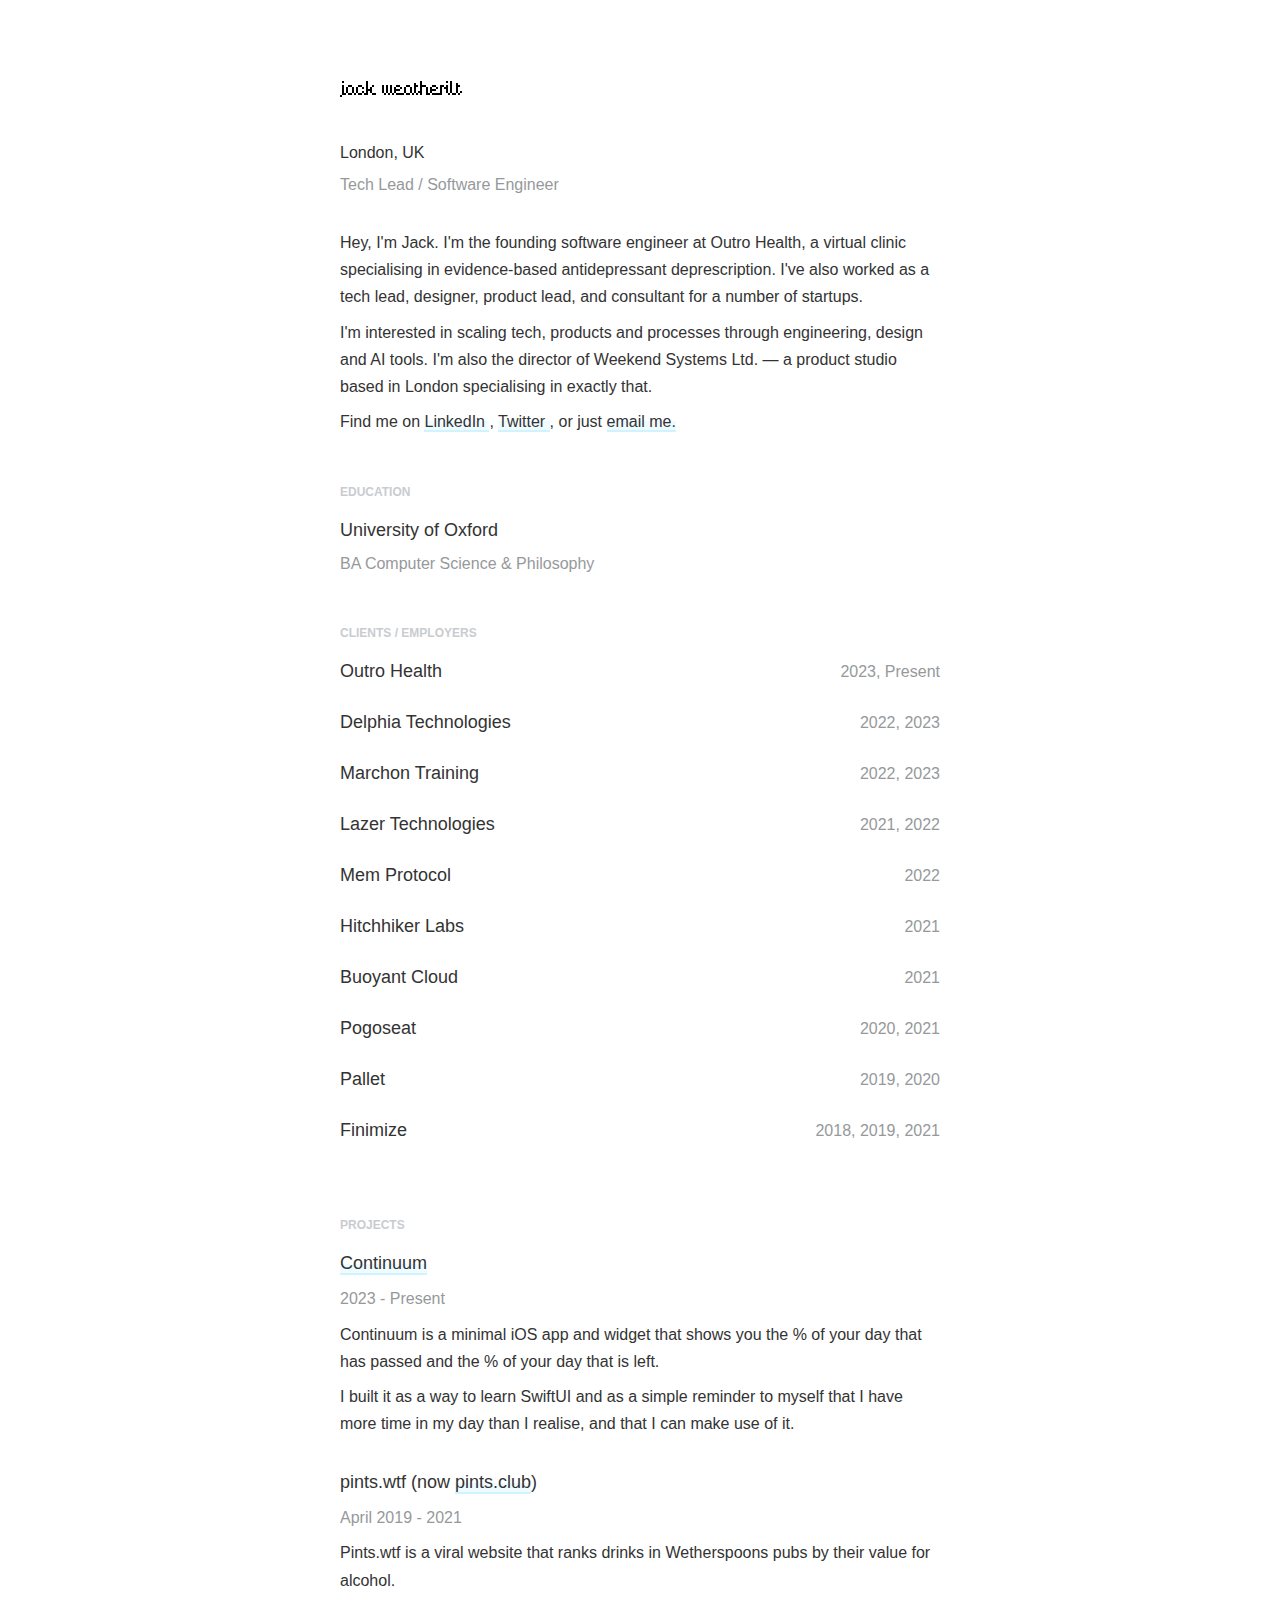
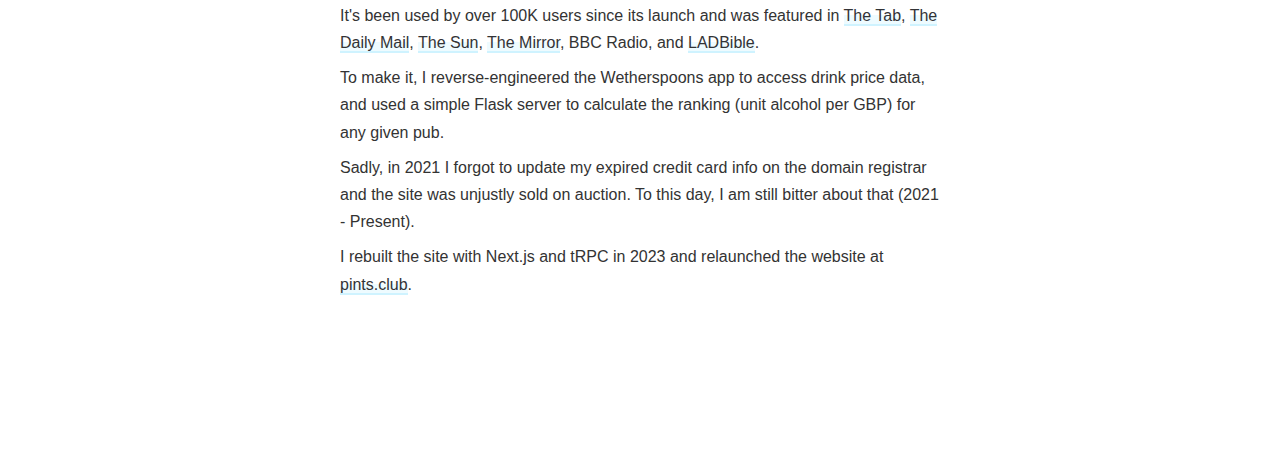
==== commit c2406e51: "Typos / grammarly." ====
--- a/index.html
+++ b/index.html
@@ -27,7 +27,7 @@
       <p class="grey">Tech Lead / Software Engineer</p>
       <div class="message">
         <p>
-          Hey, I'm Jack. I'm the founding software engineer at Outro Health, an
+          Hey, I'm Jack. I'm the founding software engineer at Outro Health, a
           virtual clinic specialising in evidence-based antidepressant
           deprescription. I've also worked as a tech lead, designer, product
           lead, and consultant for a number of startups.
@@ -133,7 +133,7 @@
             your day that has passed and the % of your day that is left.
           </p>
           <p>
-            I built it as a way to learn SwiftUI and as simple reminder to
+            I built it as a way to learn SwiftUI and as a simple reminder to
             myself that I have more time in my day than I realise, and that I
             can make use of it.
           </p>
@@ -153,7 +153,7 @@
             by their value for alcohol.
           </p>
           <p>
-            It's been used by over 100K users since its launch, and was featured
+            It's been used by over 100K users since its launch and was featured
             in
             <a
               href="https://thetab.com/uk/2019/05/24/i-made-it-my-mission-to-rank-every-spoons-drink-by-value-for-alcohol-102051"
@@ -181,8 +181,8 @@
             >.
           </p>
           <p>
-            To make it, I reverse engineered the Wetherspoons app to access
-            drink price data, and use a simple Flask server to calculate the
+            To make it, I reverse-engineered the Wetherspoons app to access
+            drink price data, and used a simple Flask server to calculate the
             ranking (unit alcohol per GBP) for any given pub.
           </p>
           <p>
@@ -191,7 +191,8 @@
             day, I am still bitter about that (2021 - Present).
           </p>
           <p>
-            I relaunched the website in 2023 at
+            I rebuilt the site with Next.js and tRPC in 2023 and relaunched the
+            website at
             <a target="_blank" rel="noopener" href="https://www.pints.club/">
               pints.club</a
             >.
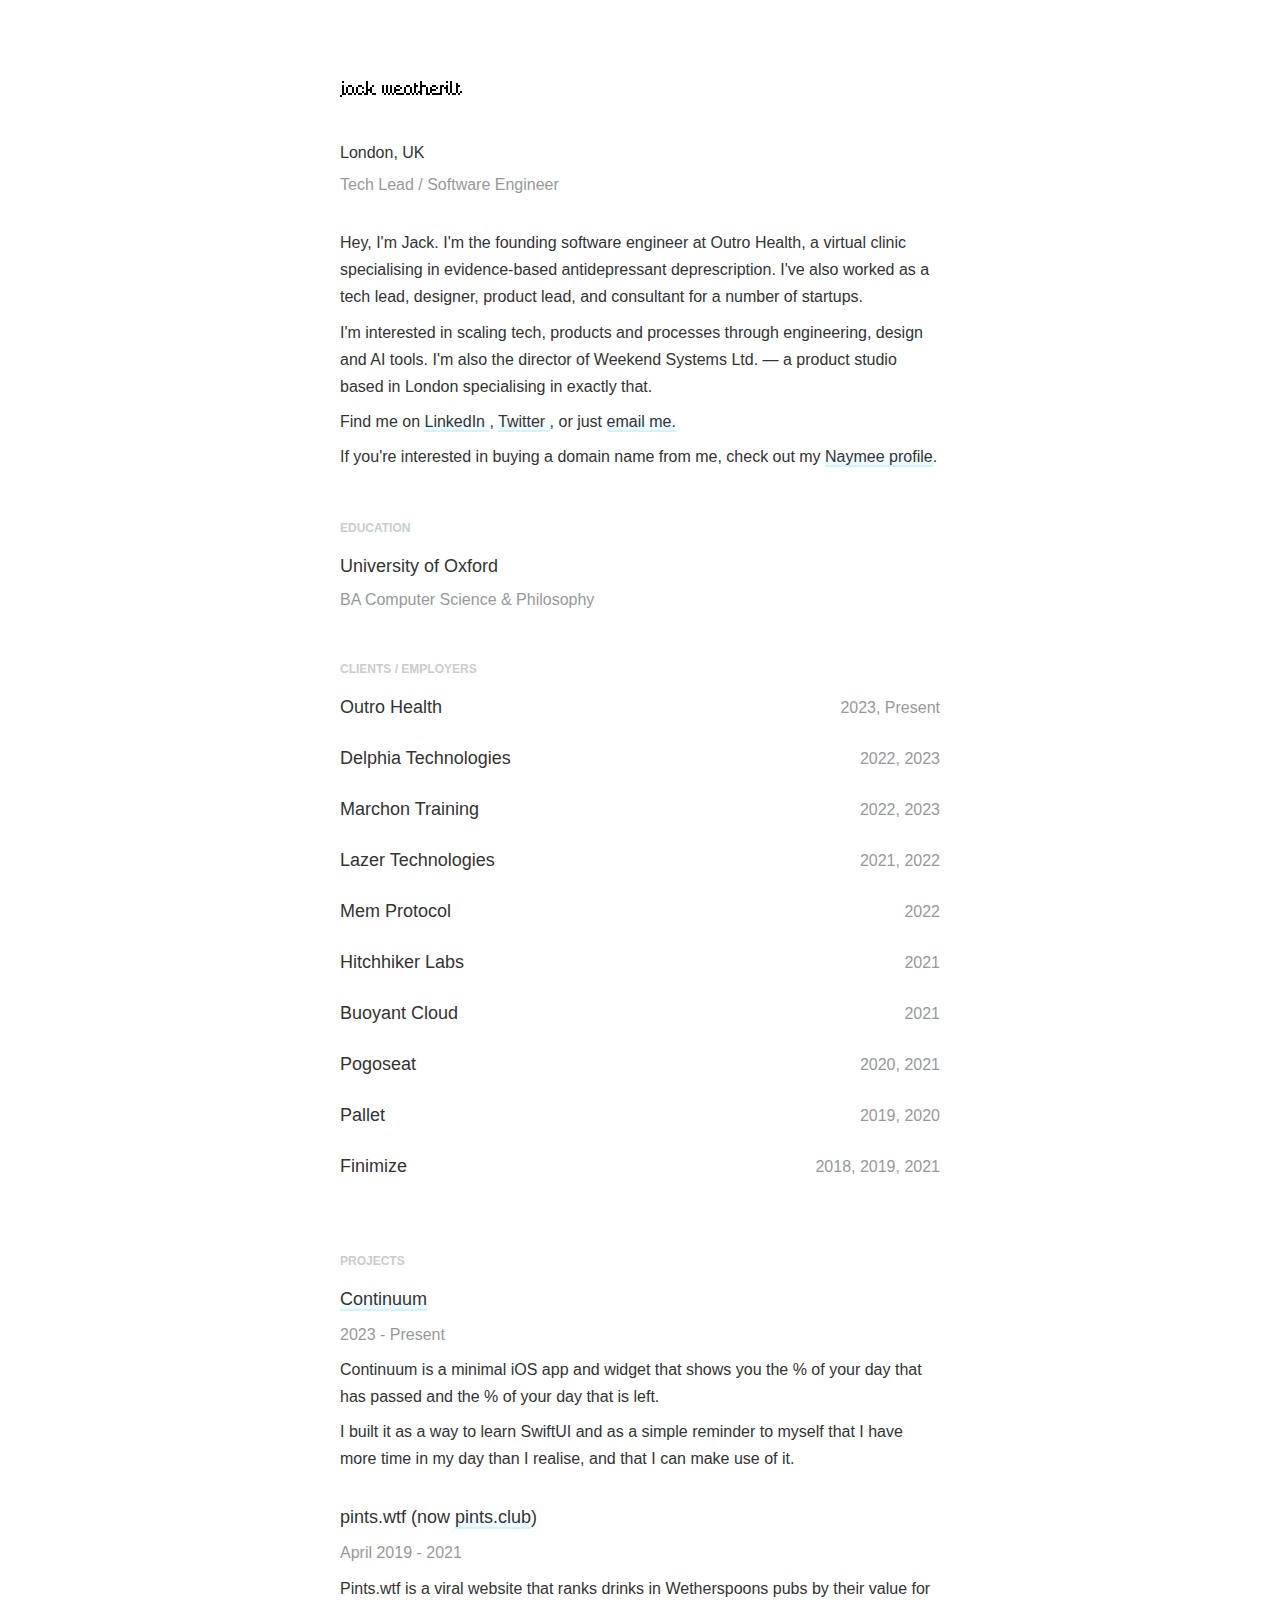
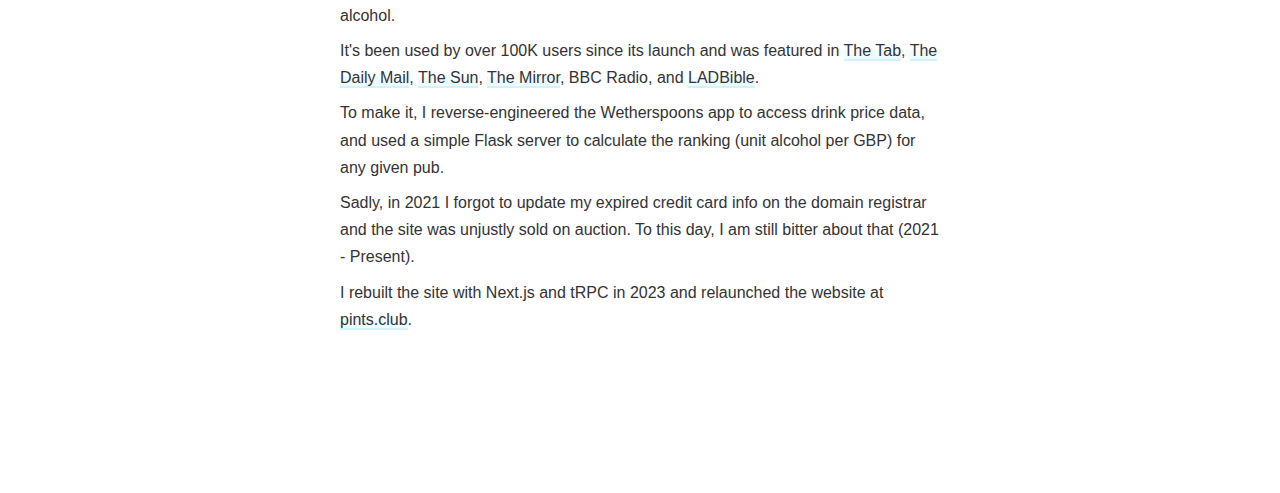
==== commit 109b773c: "Added Naymee profile link to my site." ====
--- a/index.html
+++ b/index.html
@@ -60,6 +60,12 @@
             email me.
           </a>
         </p>
+        <p>
+          If you're interested in buying a domain name from me, check out my
+          <a target="_blank" rel="noopener" href="https://naymee.com/user/jack">
+            Naymee profile</a
+          >.
+        </p>
       </div>
       <div class="section">
         <h2>Education</h2>
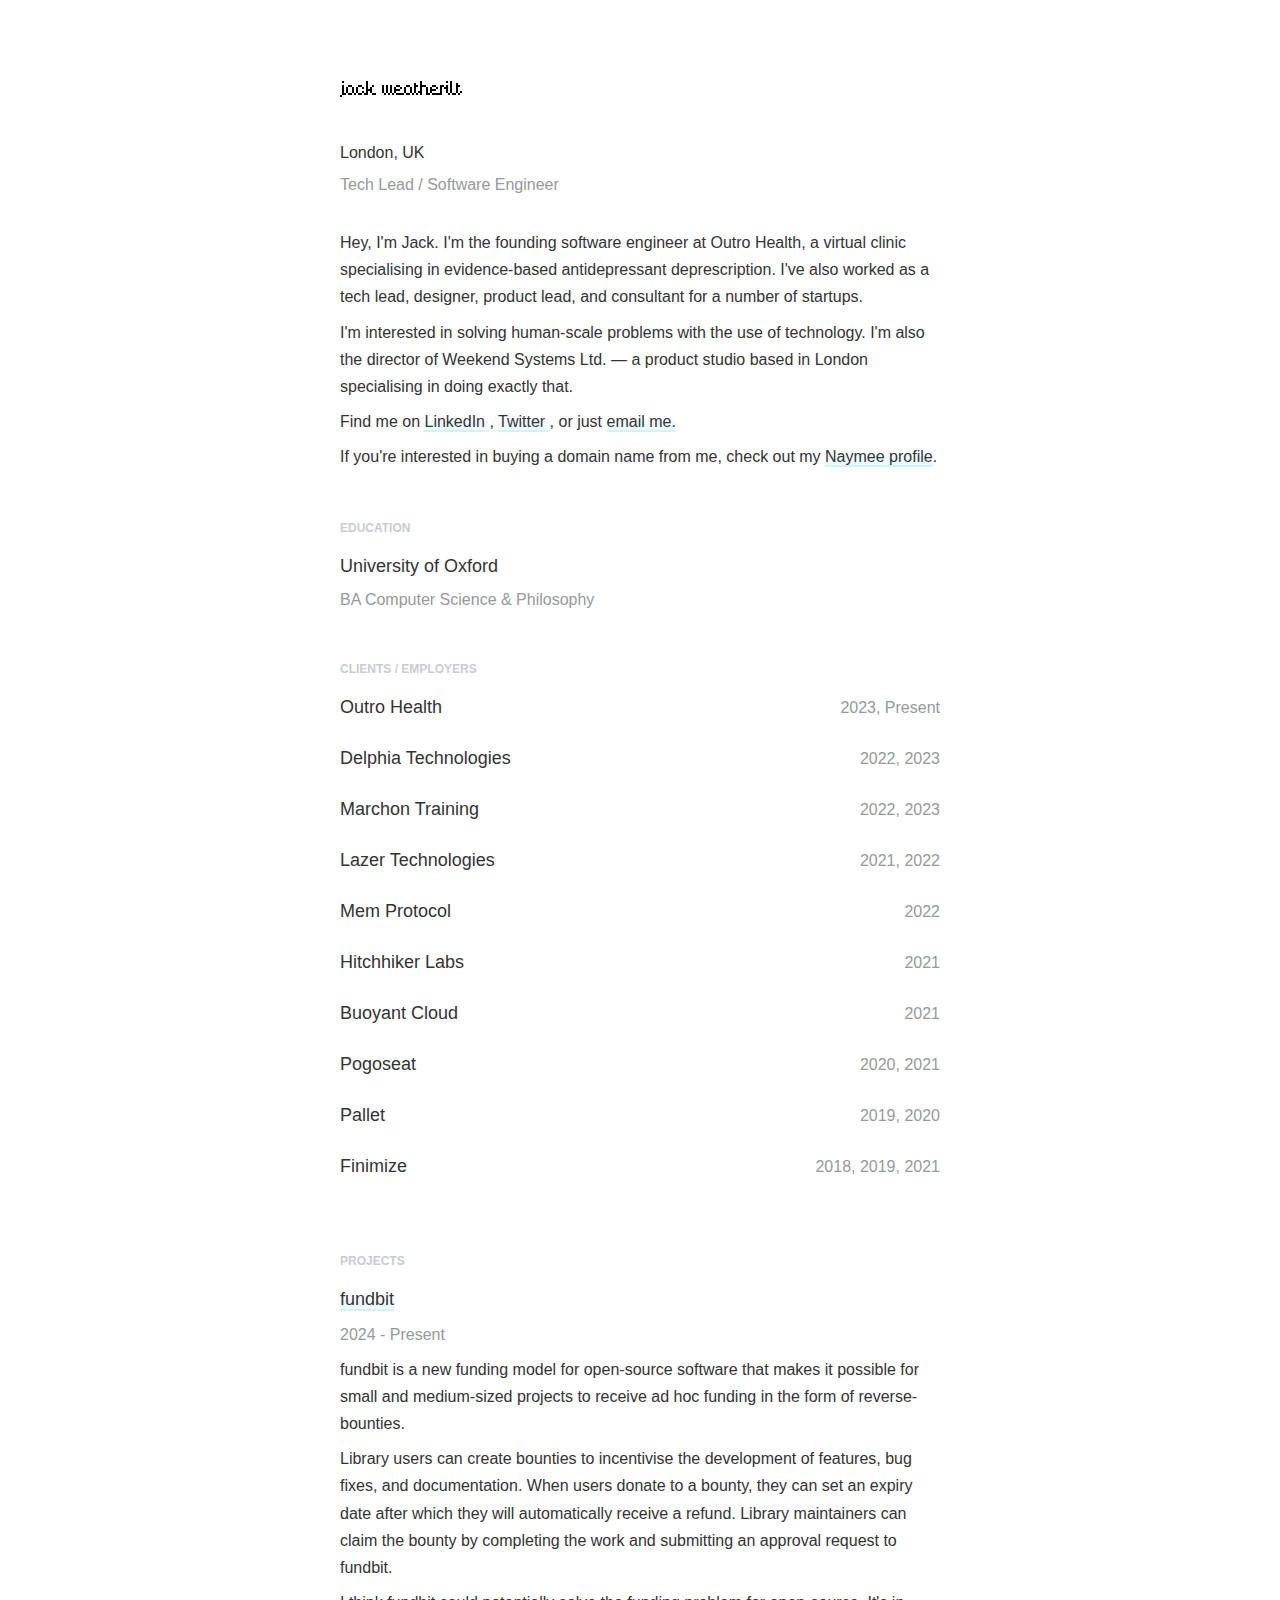
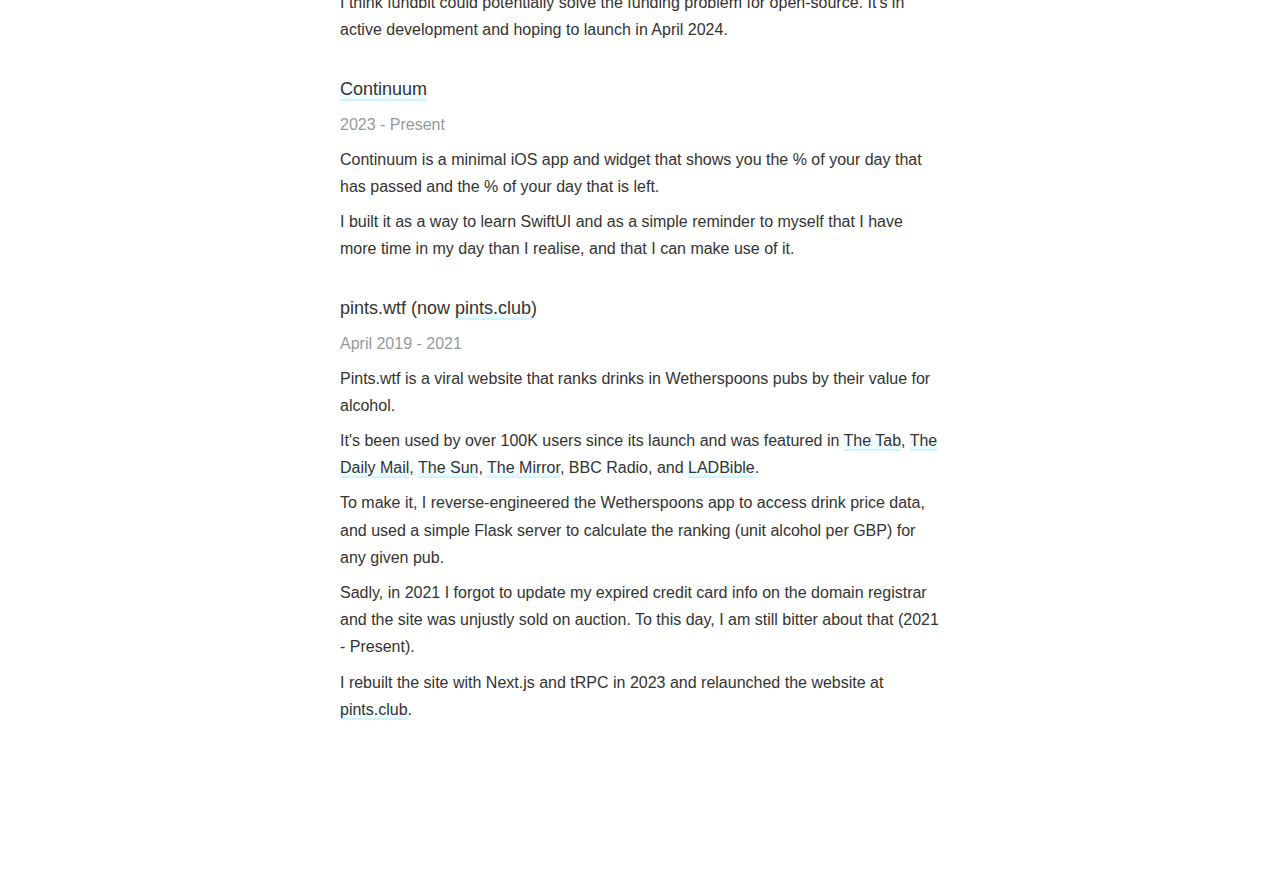
==== commit 4927cf46: "Add new details to page." ====
--- a/index.html
+++ b/index.html
@@ -33,10 +33,9 @@
           lead, and consultant for a number of startups.
         </p>
         <p>
-          I'm interested in scaling tech, products and processes through
-          engineering, design and AI tools. I'm also the director of Weekend
-          Systems Ltd. — a product studio based in London specialising in
-          exactly that.
+          I'm interested in solving human-scale problems with the use of
+          technology. I'm also the director of Weekend Systems Ltd. — a product
+          studio based in London specialising in doing exactly that.
         </p>
         <p>
           Find me on
@@ -126,6 +125,38 @@
             <a
               target="_blank"
               rel="noopener"
+              href="https://github.com/jckw/fundbit"
+            >
+              fundbit
+            </a>
+          </h3>
+          <p>
+            <span class="grey">2024 - Present</span>
+          </p>
+          <p>
+            fundbit is a new funding model for open-source software that makes
+            it possible for small and medium-sized projects to receive ad hoc
+            funding in the form of reverse-bounties.
+          </p>
+          <p>
+            Library users can create bounties to incentivise the development of
+            features, bug fixes, and documentation. When users donate to a
+            bounty, they can set an expiry date after which they will
+            automatically receive a refund. Library maintainers can claim the
+            bounty by completing the work and submitting an approval request to
+            fundbit.
+          </p>
+          <p>
+            I think fundbit could potentially solve the funding problem for
+            open-source. It's in active development and hoping to launch in
+            April 2024.
+          </p>
+        </div>
+        <div class="project">
+          <h3 class="headline">
+            <a
+              target="_blank"
+              rel="noopener"
               href="https://github.com/jckw/Continuum"
             >
               Continuum
